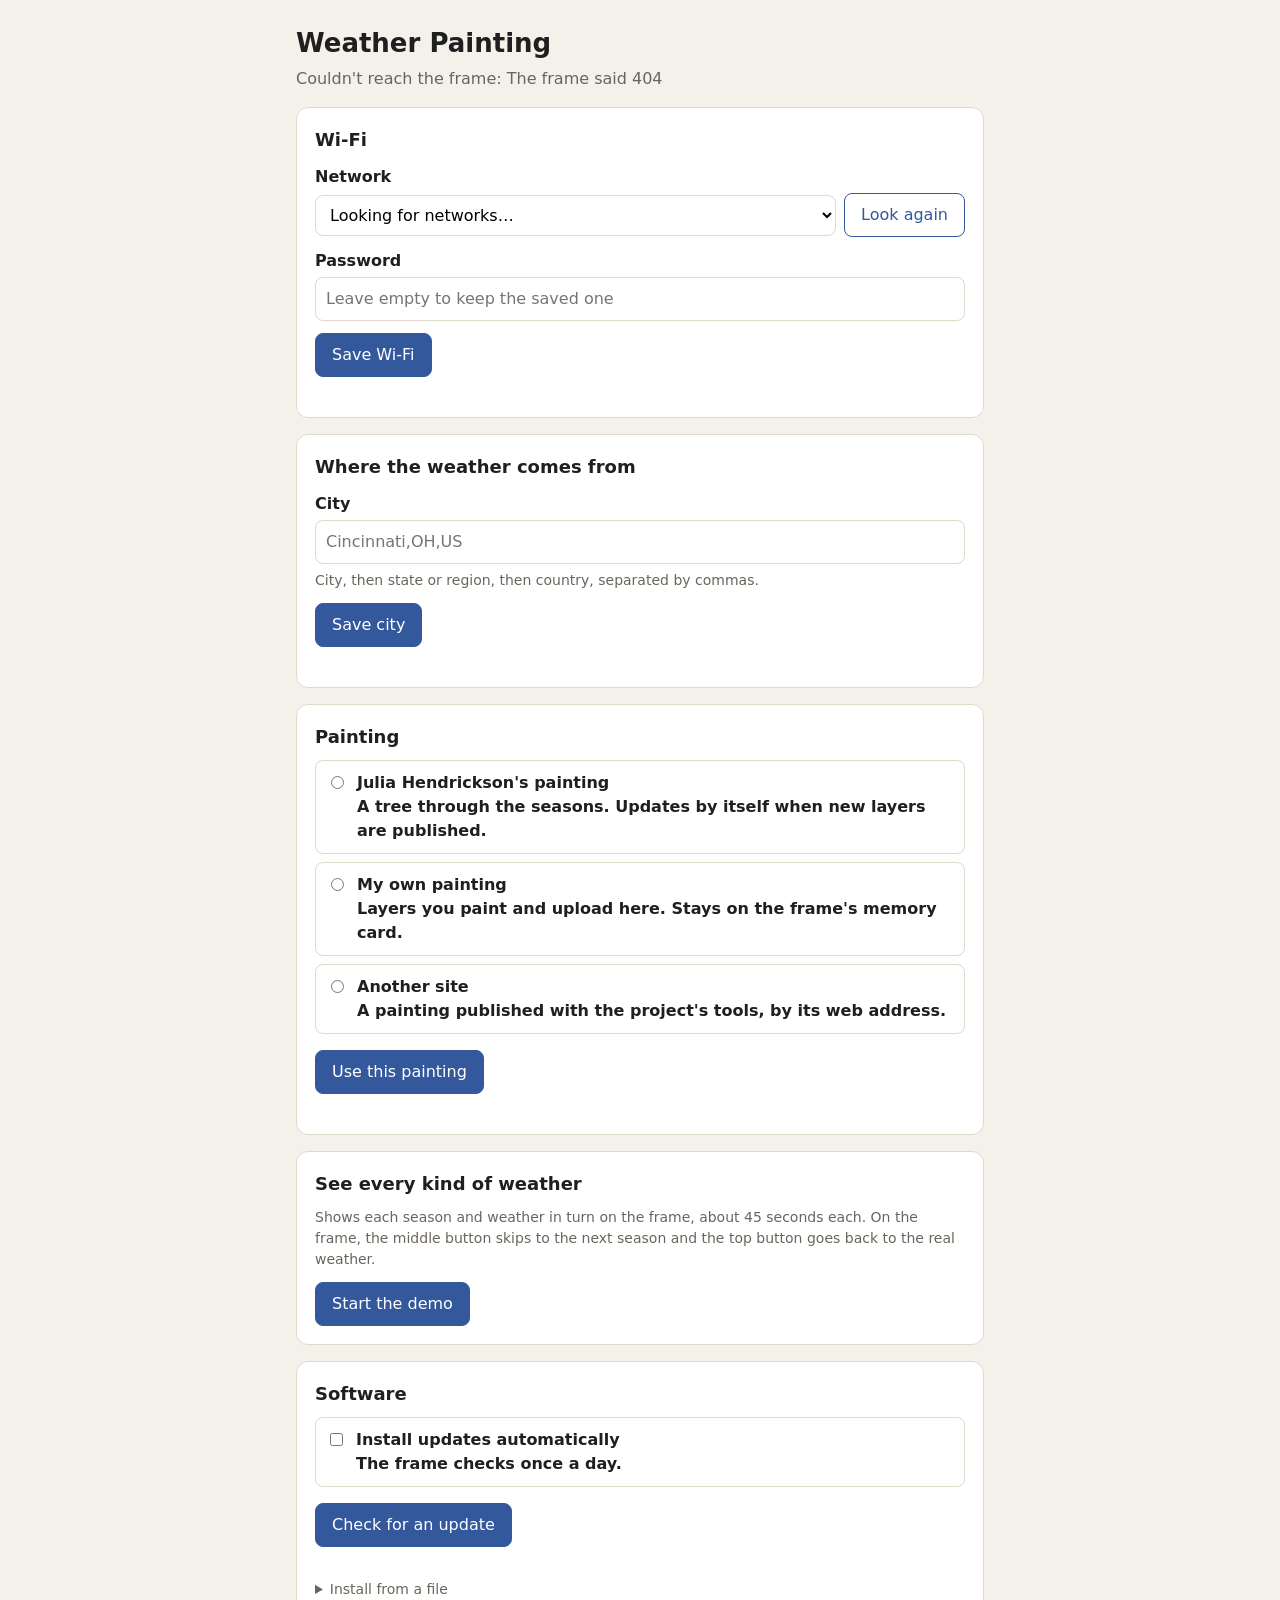
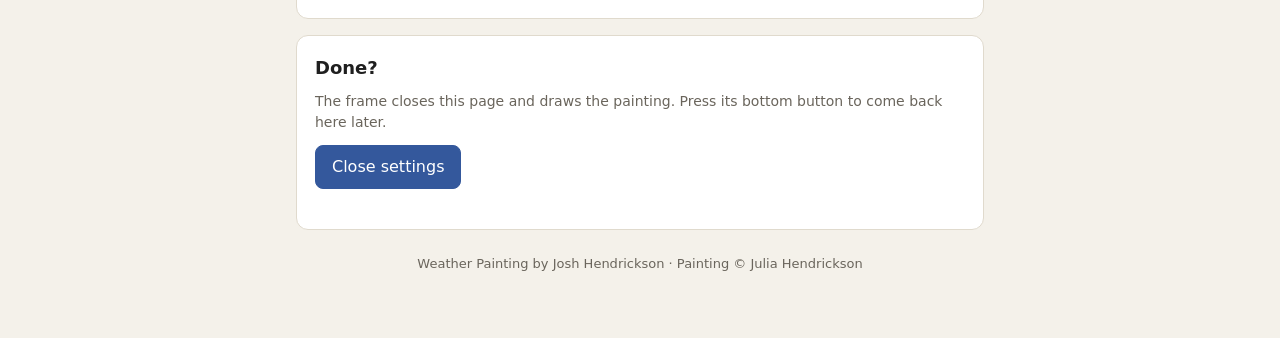
==== firmware/painting_frame/web/settings.html @ 8195f782 "Weather painting for the reTerminal E1004 A watercolor painting that changes with the live weather: " ====
<!doctype html>
<html lang="en">
<head>
<meta charset="utf-8">
<meta name="viewport" content="width=device-width, initial-scale=1">
<title>Weather Painting</title>
<style>
:root { --bg:#f4f1ea; --card:#fff; --ink:#1f1f1f; --muted:#6a655c; --line:#e0dacd; --accent:#34589c; --ok:#2f6b45; --bad:#a5241e; }
* { box-sizing:border-box; }
body { margin:0; background:var(--bg); color:var(--ink); font:16px/1.5 -apple-system, system-ui, "Segoe UI", sans-serif; }
main { max-width:720px; margin:0 auto; padding:24px 16px 64px; }
header h1 { font-size:26px; margin:0 0 4px; }
header p { margin:0; color:var(--muted); }
section { background:var(--card); border:1px solid var(--line); border-radius:12px; padding:18px; margin-top:16px; }
h2 { font-size:18px; margin:0 0 10px; }
label { display:block; font-weight:600; margin:12px 0 4px; }
input[type=text], input[type=password], input[type=url], select { width:100%; font:inherit; padding:9px 10px; border:1px solid var(--line); border-radius:8px; background:#fff; }
button { font:inherit; padding:9px 16px; border-radius:8px; border:1px solid var(--accent); background:var(--accent); color:#fff; cursor:pointer; margin-top:12px; }
button.quiet { background:#fff; color:var(--accent); }
button:disabled { opacity:.5; cursor:default; }
.row { display:flex; gap:8px; align-items:center; flex-wrap:wrap; }
.note { color:var(--muted); font-size:14px; margin:6px 0 0; }
.msg { font-size:14px; margin:8px 0 0; min-height:1em; }
.msg.ok { color:var(--ok); } .msg.bad { color:var(--bad); }
.choice { display:flex; gap:10px; align-items:flex-start; padding:10px; border:1px solid var(--line); border-radius:8px; margin-top:8px; cursor:pointer; }
.choice input { margin-top:5px; }
.choice b { display:block; }
#drop { margin-top:12px; border:2px dashed var(--line); border-radius:10px; padding:22px; text-align:center; color:var(--muted); }
#drop.over { border-color:var(--accent); color:var(--accent); }
table { width:100%; border-collapse:collapse; margin-top:12px; font-size:14px; }
td { padding:5px 4px; border-top:1px solid var(--line); vertical-align:top; }
td.state { white-space:nowrap; text-align:right; }
.have { color:var(--ok); } .need { color:var(--bad); } .optional { color:var(--muted); }
code { background:#f0ece3; padding:1px 4px; border-radius:4px; }
footer { color:var(--muted); font-size:13px; margin-top:24px; text-align:center; }
</style>
</head>
<body>
<main>
  <header>
    <h1>Weather Painting</h1>
    <p id="status">Loading…</p>
  </header>

  <section id="wifi">
    <h2>Wi-Fi</h2>
    <label for="ssid">Network</label>
    <div class="row"><select id="ssid" style="flex:1"><option value="">Looking for networks…</option></select>
      <button class="quiet" id="rescan" type="button" style="margin-top:0">Look again</button></div>
    <label for="password">Password</label>
    <input id="password" type="password" autocomplete="off" placeholder="Leave empty to keep the saved one">
    <button id="saveWifi" type="button">Save Wi-Fi</button>
    <p class="msg" id="wifiMsg"></p>
  </section>

  <section>
    <h2>Where the weather comes from</h2>
    <label for="location">City</label>
    <input id="location" type="text" placeholder="Cincinnati,OH,US">
    <p class="note">City, then state or region, then country, separated by commas.</p>
    <button id="saveLocation" type="button">Save city</button>
    <p class="msg" id="locationMsg"></p>
  </section>

  <section>
    <h2>Painting</h2>
    <label class="choice"><input type="radio" name="source" value="default">
      <span><b>Julia Hendrickson's painting</b>A tree through the seasons. Updates by itself when new layers are published.</span></label>
    <label class="choice"><input type="radio" name="source" value="mine">
      <span><b>My own painting</b>Layers you paint and upload here. Stays on the frame's memory card.</span></label>
    <label class="choice"><input type="radio" name="source" value="site">
      <span><b>Another site</b>A painting published with the project's tools, by its web address.</span></label>
    <div id="siteBox" hidden><label for="siteUrl">Site address</label><input id="siteUrl" type="url" placeholder="https://…/my_painting/"></div>
    <button id="savePainting" type="button">Use this painting</button>
    <p class="msg" id="paintingMsg"></p>

    <div id="mineBox" hidden>
      <h2 style="margin-top:20px">Upload your layers</h2>
      <p class="note">PNG files, <span id="canvasSize">1600×1200</span>, with transparency, named as in the painting guide
        (for example <code>sky_clear.png</code>, <code>ground_summer.png</code>, <code>tree_summer.png</code>).
        Only <b>sky_clear</b> and <b>ground_summer</b> are needed to start; every other layer is optional.
        The frame works out the moon's phases from <code>moon.png</code> by itself.</p>
      <div id="drop">Drop PNG files here, or <button class="quiet" id="pick" type="button" style="margin:0">choose files</button>
        <input id="files" type="file" accept="image/png" multiple hidden></div>
      <p class="msg" id="uploadMsg"></p>
      <table id="layerTable"></table>
      <button class="quiet" id="clearMine" type="button">Remove all uploaded layers</button>
    </div>
  </section>

  <section>
    <h2>See every kind of weather</h2>
    <p class="note">Shows each season and weather in turn on the frame, about 45 seconds each. On the frame,
      the middle button skips to the next season and the top button goes back to the real weather.</p>
    <button id="demo" type="button">Start the demo</button>
  </section>

  <section>
    <h2>Software</h2>
    <p id="fwVersion" class="note"></p>
    <label class="choice" style="cursor:default"><input type="checkbox" id="autoUpdate">
      <span><b>Install updates automatically</b>The frame checks once a day.</span></label>
    <div class="row"><button id="checkUpdate" type="button">Check for an update</button>
      <button class="quiet" id="installUpdate" type="button" hidden>Install it now</button></div>
    <p class="msg" id="updateMsg"></p>
    <details style="margin-top:10px"><summary class="note">Install from a file</summary>
      <p class="note">For a <code>firmware.bin</code> you downloaded.</p>
      <input id="fwFile" type="file" accept=".bin"><button class="quiet" id="fwUpload" type="button">Install file</button>
    </details>
  </section>

  <section>
    <h2>Done?</h2>
    <p class="note">The frame closes this page and draws the painting. Press its bottom button to come back here later.</p>
    <button id="done" type="button">Close settings</button>
    <p class="msg" id="doneMsg"></p>
  </section>

  <footer>Weather Painting by Josh Hendrickson · Painting © Julia Hendrickson</footer>
</main>

<script>
"use strict";
const $ = id => document.getElementById(id);
let state = null;

function say(id, text, good) {
  const el = $(id);
  el.textContent = text || "";
  el.className = "msg" + (text ? (good === false ? " bad" : " ok") : "");
}

async function api(path, data) {
  const opts = data instanceof FormData ? { method: "POST", body: data }
             : data ? { method: "POST", body: new URLSearchParams(data) } : {};
  const r = await fetch(path, opts);
  let j = {};
  try { j = await r.json(); } catch (e) {}
  if (!r.ok || j.ok === false) throw new Error(j.error || ("The frame said " + r.status));
  return j;
}

async function refresh() {
  state = await api("/api/state");
  $("status").textContent = state.setupMode
    ? (state.online ? "Connected to " + state.ssid + ". Finish below, then close settings." : "Setting up. Start with your Wi-Fi.")
    : "On " + state.ssid + (state.ip ? " at " + state.ip : "") + " · Weather for " + (state.location || "(no city yet)");
  $("location").value = $("location").value || state.location;
  $("autoUpdate").checked = state.autoUpdate;
  $("fwVersion").textContent = "This frame has version " + state.version + ".";
  $("canvasSize").textContent = state.canvas[0] + "×" + state.canvas[1];
  const src = state.source === 1 ? "mine" : (state.siteUrl ? "site" : "default");
  if (!document.querySelector("input[name=source]:checked")) {
    document.querySelector(`input[name=source][value=${src}]`).checked = true;
    $("siteUrl").value = state.siteUrl;
  }
  showSource();
  drawLayerTable();
}

async function scan() {
  const sel = $("ssid");
  sel.innerHTML = "<option value=''>Looking for networks…</option>";
  try {
    const nets = await api("/api/scan");
    const seen = new Set();
    sel.innerHTML = "<option value=''>Choose your network</option>";
    nets.sort((a, b) => b.rssi - a.rssi).forEach(n => {
      if (seen.has(n.ssid)) return;
      seen.add(n.ssid);
      const o = document.createElement("option");
      o.value = n.ssid; o.textContent = n.ssid + (n.open ? " (open)" : "");
      if (state && n.ssid === state.ssid) o.selected = true;
      sel.appendChild(o);
    });
    if (state && state.ssid && !seen.has(state.ssid)) {
      const o = document.createElement("option");
      o.value = state.ssid; o.textContent = state.ssid + " (saved, not seen now)"; o.selected = true;
      sel.appendChild(o);
    }
  } catch (e) { sel.innerHTML = "<option value=''>Couldn't look for networks</option>"; }
}

$("rescan").onclick = scan;
$("saveWifi").onclick = async () => {
  try {
    await api("/api/wifi", { ssid: $("ssid").value, password: $("password").value });
    $("password").value = "";
    if (state.setupMode) {
      say("wifiMsg", "Saved. Trying to connect…");
      for (let i = 0; i < 20; i++) {
        await new Promise(r => setTimeout(r, 1500));
        await refresh();
        if (state.online) { say("wifiMsg", "Connected. Now set your city below."); return; }
      }
      say("wifiMsg", "Saved, but it didn't connect. Check the password and try again.", false);
    } else {
      say("wifiMsg", "Saved. The frame uses it from now on.");
    }
  } catch (e) { say("wifiMsg", e.message, false); }
};

$("saveLocation").onclick = async () => {
  try {
    const r = await api("/api/location", { location: $("location").value });
    say("locationMsg", r.found ? "Found " + r.found + "." : "Saved. It's looked up once the frame is online.");
    refresh();
  } catch (e) { say("locationMsg", e.message, false); }
};

function chosenSource() { return document.querySelector("input[name=source]:checked")?.value; }
function showSource() {
  $("siteBox").hidden = chosenSource() !== "site";
  $("mineBox").hidden = chosenSource() !== "mine";
}
document.querySelectorAll("input[name=source]").forEach(r => r.onchange = showSource);

$("savePainting").onclick = async () => {
  const src = chosenSource();
  try {
    await api("/api/painting", { source: src === "mine" ? 1 : 0, siteUrl: src === "site" ? $("siteUrl").value : "" });
    say("paintingMsg", src === "mine" ? "Saved. Upload your layers below if you haven't." : "Saved.");
    refresh();
  } catch (e) { say("paintingMsg", e.message, false); }
};

// ---- uploading layers -------------------------------------------------------
// The frame stores layers in its own format (.wpl, see painter/wpl.py), turned
// to the panel's orientation. The browser does that conversion; the frame
// only saves the result.

// growth maps for the moon's phases are made here from moon.png's shape, so
// painters only upload the moon itself (see painter/moon.py)
const isMoonGrowth = name => /_(waxing|waning)_growth\.png$/.test(name || "");

function drawLayerTable() {
  const have = new Set(state.uploaded.map(u => u.name));
  const rows = [], seen = new Set();
  for (const layer of state.layers) {
    for (const f of layer.files) {
      if (seen.has(f.png)) continue;   // one painted moon serves both phases
      seen.add(f.png);
      const ok = have.has(f.wpl);
      const cls = ok ? "have" : (layer.required ? "need" : "optional");
      const word = ok ? "uploaded" : (layer.required ? "needed" : "optional");
      const extra = f.reveal && !isMoonGrowth(f.reveal) ? ` + <code>${f.reveal}</code>` : "";
      rows.push(`<tr><td><code>${f.png}</code>${extra}</td><td class="state ${cls}">${word}</td></tr>`);
    }
  }
  $("layerTable").innerHTML = rows.join("");
}

async function readPixels(file) {
  const bmp = await createImageBitmap(file, { premultiplyAlpha: "none", colorSpaceConversion: "none" });
  const c = document.createElement("canvas");
  c.width = bmp.width; c.height = bmp.height;
  const ctx = c.getContext("2d", { willReadFrequently: true });
  ctx.drawImage(bmp, 0, 0);
  return { w: bmp.width, h: bmp.height, rgba: ctx.getImageData(0, 0, bmp.width, bmp.height).data };
}

// turn a canvas-sized buffer onto the portrait panel, like publish.to_panel
function toPanel(src, w, h, channels, rotate) {
  const pw = rotate % 180 ? h : w, ph = rotate % 180 ? w : h;
  const out = new Uint8Array(pw * ph * channels);
  for (let y = 0; y < h; y++) for (let x = 0; x < w; x++) {
    let px, py;
    if (rotate === 90) { px = pw - 1 - y; py = x; }
    else if (rotate === 180) { px = pw - 1 - x; py = ph - 1 - y; }
    else if (rotate === 270) { px = y; py = ph - 1 - x; }
    else { px = x; py = y; }
    const s = (y * w + x) * channels, d = (py * pw + px) * channels;
    for (let c = 0; c < channels; c++) out[d + c] = src[s + c];
  }
  return { data: out, w: pw, h: ph };
}

function gray(rgba) {   // PIL's convert("L")
  const g = new Uint8Array(rgba.length / 4);
  for (let i = 0; i < g.length; i++)
    g[i] = (rgba[4 * i] * 19595 + rgba[4 * i + 1] * 38470 + rgba[4 * i + 2] * 7471 + 0x8000) >> 16;
  return g;
}

// painter/moon.py's growth_maps(): across each row of the painted disc, 255 at
// the edge that lights first and 0 at the other
function moonGrowth(rgba, w, h, waxing) {
  let x0 = w, x1 = -1, y0 = h, y1 = -1;
  for (let y = 0; y < h; y++) for (let x = 0; x < w; x++) if (rgba[4 * (y * w + x) + 3]) {
    if (x < x0) x0 = x; if (x > x1) x1 = x; if (y < y0) y0 = y; if (y > y1) y1 = y;
  }
  if (x1 < 0) throw new Error("moon.png has no painted pixels");
  const cx = (x0 + x1) / 2, cy = (y0 + y1) / 2, r = Math.max(x1 - x0, y1 - y0) / 2 + 0.5;
  const g = new Uint8Array(w * h);
  for (let y = 0; y < h; y++) {
    const half = Math.sqrt(Math.max(r * r - (y + 0.5 - cy) ** 2, 1e-6));
    for (let x = 0; x < w; x++) {
      const xn = Math.min(1, Math.max(-1, (x + 0.5 - cx) / half));
      g[y * w + x] = Math.round((waxing ? 1 - xn : 1 + xn) / 2 * 255);
    }
  }
  return g;
}

// the same bytes painter/wpl.py's encode() + write() produce
function encodeWpl(rgba, growth, w, h) {
  let x0 = w, y0 = h, x1 = -1, y1 = -1;
  for (let y = 0; y < h; y++) for (let x = 0; x < w; x++) if (rgba[(y * w + x) * 4 + 3]) {
    if (x < x0) x0 = x; if (x > x1) x1 = x; if (y < y0) y0 = y; if (y > y1) y1 = y;
  }
  if (x1 < 0) { x0 = 0; y0 = 0; x1 = 0; y1 = 0; }
  const bw = x1 - x0 + 1, bh = y1 - y0 + 1;
  const at = (x, y) => ((y0 + y) * w + x0 + x) * 4;

  // pixel form: one color (ALPHA), all opaque (RGB), or RGBA
  let mode = 2, solid = null, allOpaque = true, boxOpaque = true;
  for (let y = 0; y < bh; y++) for (let x = 0; x < bw; x++) {
    const i = at(x, y), a = rgba[i + 3];
    if (a !== 255) boxOpaque = false;
    if (!a) continue;
    if (a !== 255) allOpaque = false;
    if (!solid) solid = [rgba[i], rgba[i + 1], rgba[i + 2]];
    else if (mode === 2 && (rgba[i] !== solid[0] || rgba[i + 1] !== solid[1] || rgba[i + 2] !== solid[2])) mode = -1;
  }
  if (!solid) solid = [0, 0, 0];
  if (mode === -1) mode = allOpaque ? 1 : 0;
  if (mode !== 2) solid = [0, 0, 0];
  const bpp = mode === 0 ? 4 : mode === 1 ? 3 : 1;

  const parts = [], offsets = [];
  let pos = 0;
  for (let y = 0; y < bh; y++) {
    const spans = [];
    let start = -1;
    for (let x = 0; x <= bw; x++) {
      const painted = x < bw && rgba[at(x, y) + 3] > 0;
      if (painted && start < 0) start = x;
      if (!painted && start >= 0) { spans.push([start, x - start]); start = -1; }
    }
    let n = 0;
    for (const s of spans) n += s[1];
    const row = new Uint8Array(2 + spans.length * 4 + n * bpp + (growth ? n : 0));
    const dv = new DataView(row.buffer);
    dv.setUint16(0, spans.length, true);
    spans.forEach((s, k) => { dv.setUint16(2 + k * 4, s[0], true); dv.setUint16(4 + k * 4, s[1], true); });
    let o = 2 + spans.length * 4;
    for (const [sx, len] of spans) for (let x = sx; x < sx + len; x++) {
      const i = at(x, y);
      if (mode === 0) { row[o++] = rgba[i]; row[o++] = rgba[i + 1]; row[o++] = rgba[i + 2]; row[o++] = rgba[i + 3]; }
      else if (mode === 1) { row[o++] = rgba[i]; row[o++] = rgba[i + 1]; row[o++] = rgba[i + 2]; }
      else row[o++] = rgba[i + 3];
    }
    if (growth) for (const [sx, len] of spans) for (let x = sx; x < sx + len; x++) row[o++] = growth[(y0 + y) * w + x0 + x];
    offsets.push(pos);
    pos += row.length;
    parts.push(row);
  }
  const head = new Uint8Array(32 + 4 * bh);
  const hv = new DataView(head.buffer);
  head.set([87, 80, 76, 50]);   // "WPL2"
  hv.setUint16(4, x0, true); hv.setUint16(6, y0, true); hv.setUint16(8, bw, true); hv.setUint16(10, bh, true);
  head[12] = (growth ? 1 : 0) | (boxOpaque ? 2 : 0);
  head[13] = mode;
  head[14] = solid[0]; head[15] = solid[1]; head[16] = solid[2];
  offsets.forEach((v, k) => hv.setUint32(32 + 4 * k, v, true));
  return new Blob([head, ...parts]);
}

async function uploadFiles(fileList) {
  const files = new Map([...fileList].map(f => [f.name.toLowerCase(), f]));
  const jobs = [], known = new Set();
  for (const layer of state.layers) for (const f of layer.files) {
    known.add(f.png); if (f.reveal) known.add(f.reveal);
    if (files.has(f.png)) jobs.push(f);
  }
  const unknown = [...files.keys()].filter(n => !known.has(n));
  if (!jobs.length) {
    say("uploadMsg", "None of these names are layers in the painting guide" +
        (unknown.length ? " (" + unknown.join(", ") + ")" : "") + ".", false);
    return;
  }
  const [W, H] = state.canvas;
  let done = 0;
  const problems = [];
  for (const job of jobs) {
    say("uploadMsg", `Converting and sending ${job.png} (${done + 1} of ${jobs.length})…`);
    try {
      const img = await readPixels(files.get(job.png));
      if (img.w !== W || img.h !== H) throw new Error(`${job.png} is ${img.w}×${img.h}; it needs to be ${W}×${H}`);
      let growth = null;
      if (job.reveal) {
        const rev = files.get(job.reveal);
        let g;
        if (rev) {
          const r = await readPixels(rev);
          if (r.w !== W || r.h !== H) throw new Error(`${job.reveal} needs to be ${W}×${H}`);
          g = gray(r.rgba);
        } else if (isMoonGrowth(job.reveal)) {
          g = moonGrowth(img.rgba, W, H, job.reveal.includes("_waxing_"));
        } else throw new Error(`${job.png} also needs ${job.reveal} in the same upload`);
        growth = toPanel(g, W, H, 1, state.rotate).data;
      }
      const panel = toPanel(img.rgba, W, H, 4, state.rotate);
      const blob = encodeWpl(panel.data, growth, panel.w, panel.h);
      const form = new FormData();
      form.append("file", blob, job.wpl);
      await api("/api/upload", form);
      done++;
    } catch (e) { problems.push(e.message); }
  }
  await refresh();
  const lines = [`Uploaded ${done} of ${jobs.length}.`];
  if (problems.length) lines.push(problems.join(". "));
  if (unknown.length) lines.push("Not in the painting guide, so skipped: " + unknown.join(", "));
  say("uploadMsg", lines.join(" "), problems.length ? false : true);
}

$("pick").onclick = () => $("files").click();
$("files").onchange = e => uploadFiles(e.target.files);
const drop = $("drop");
drop.ondragover = e => { e.preventDefault(); drop.classList.add("over"); };
drop.ondragleave = () => drop.classList.remove("over");
drop.ondrop = e => { e.preventDefault(); drop.classList.remove("over"); uploadFiles(e.dataTransfer.files); };
$("clearMine").onclick = async () => {
  if (!confirm("Remove every uploaded layer from the frame?")) return;
  await api("/api/delete", { name: "*" });
  refresh();
};

// ---- demo, updates, done ----------------------------------------------------

$("demo").onclick = async () => {
  await api("/api/demo", {});
  document.body.innerHTML = "<main><h1>Starting the demo</h1><p>The first picture takes about a minute. " +
    "On the frame, the middle button skips a season, the top button goes back to the weather.</p></main>";
};

$("autoUpdate").onchange = () => api("/api/options", { autoUpdate: $("autoUpdate").checked ? 1 : 0 });

$("checkUpdate").onclick = async () => {
  say("updateMsg", "Checking…");
  try {
    const r = await api("/api/check-update", {});
    $("installUpdate").hidden = !r.newer;
    say("updateMsg", r.newer ? `Version ${r.latest} is available.` : `Up to date (${r.current}).`);
  } catch (e) { say("updateMsg", e.message, false); }
};
$("installUpdate").onclick = async () => {
  say("updateMsg", "Downloading and installing. This takes a minute; the frame restarts afterward.");
  try { await api("/api/install-update", {}); say("updateMsg", "Installed. The frame is restarting."); }
  catch (e) { say("updateMsg", e.message, false); }
};
$("fwUpload").onclick = async () => {
  const f = $("fwFile").files[0];
  if (!f) return;
  say("updateMsg", "Sending " + f.name + "…");
  const form = new FormData();
  form.append("file", f, "firmware.bin");
  try { await api("/api/firmware", form); say("updateMsg", "Installed. The frame is restarting."); }
  catch (e) { say("updateMsg", e.message, false); }
};

$("done").onclick = async () => {
  await api("/api/done", {});
  document.body.innerHTML = "<main><h1>All set</h1><p>The frame is drawing your painting. " +
    "You can close this page.</p></main>";
};

refresh().then(scan).catch(e => { $("status").textContent = "Couldn't reach the frame: " + e.message; });
</script>
</body>
</html>
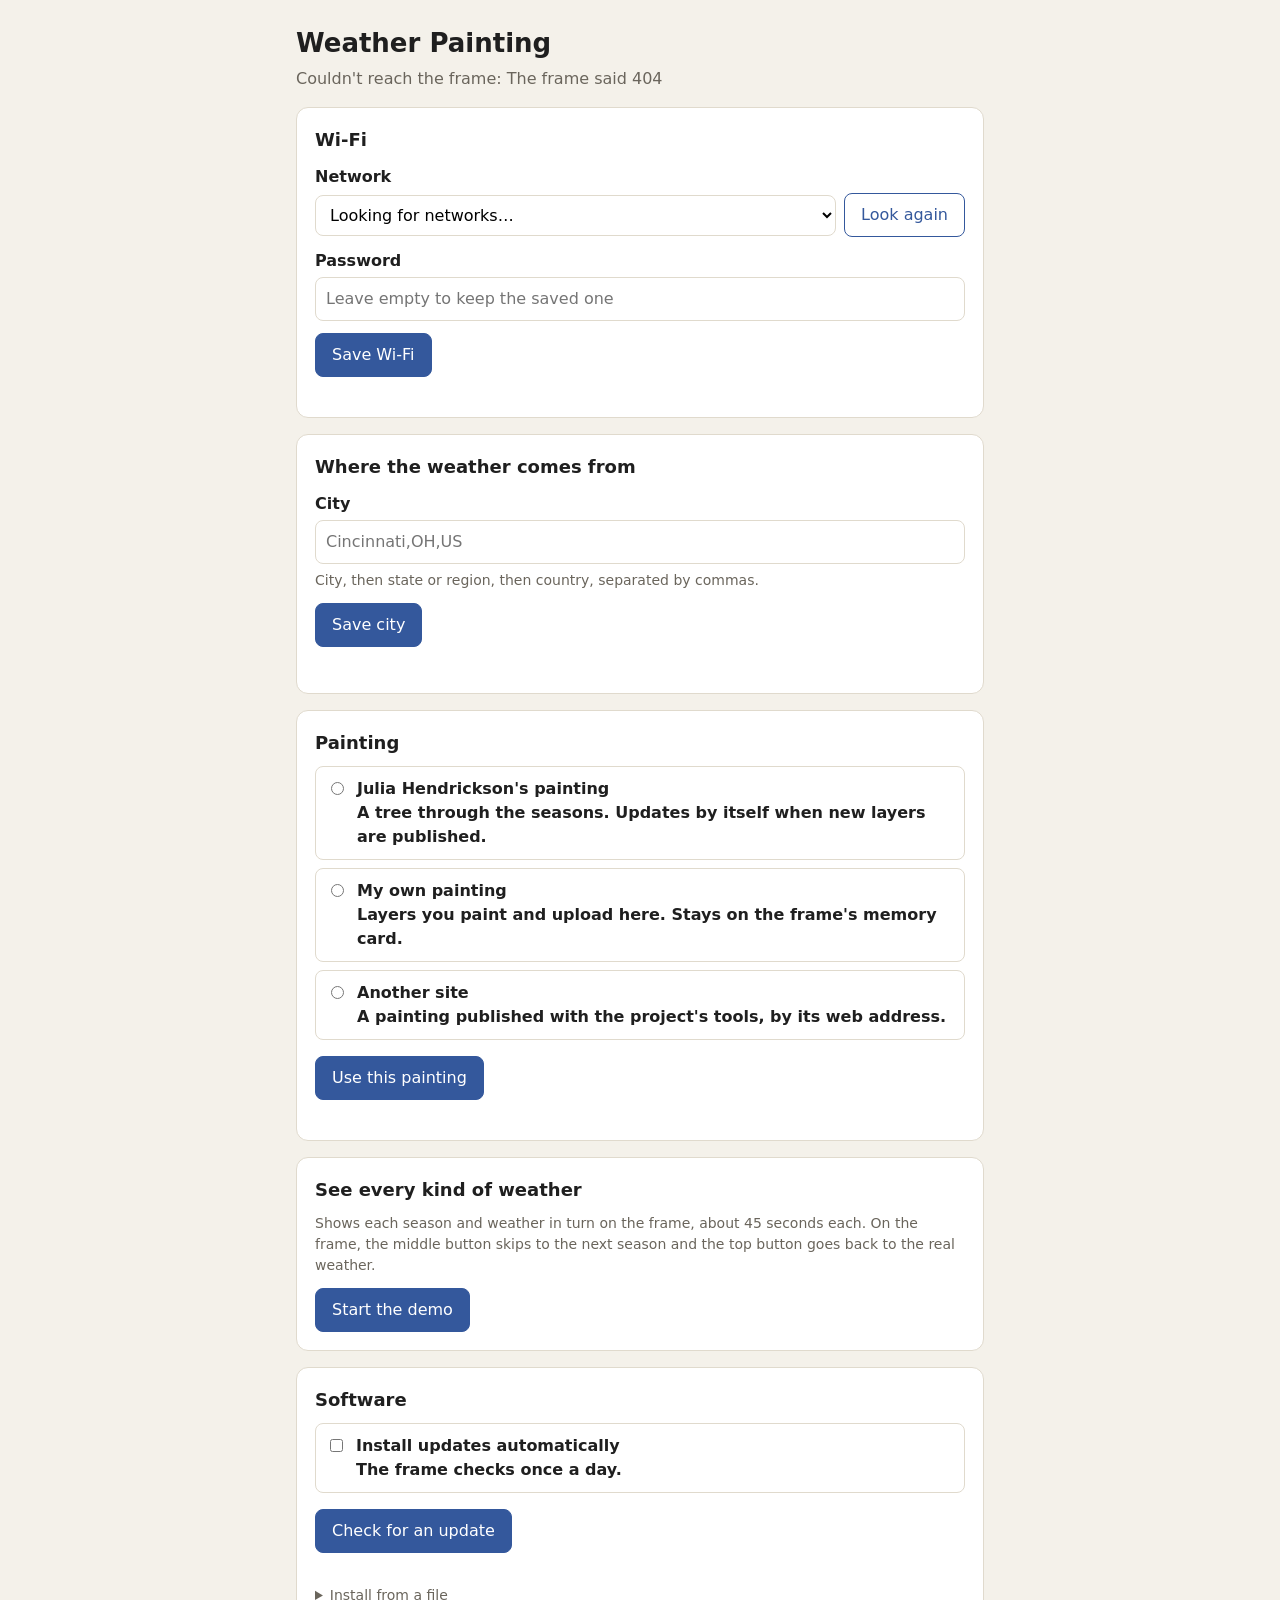
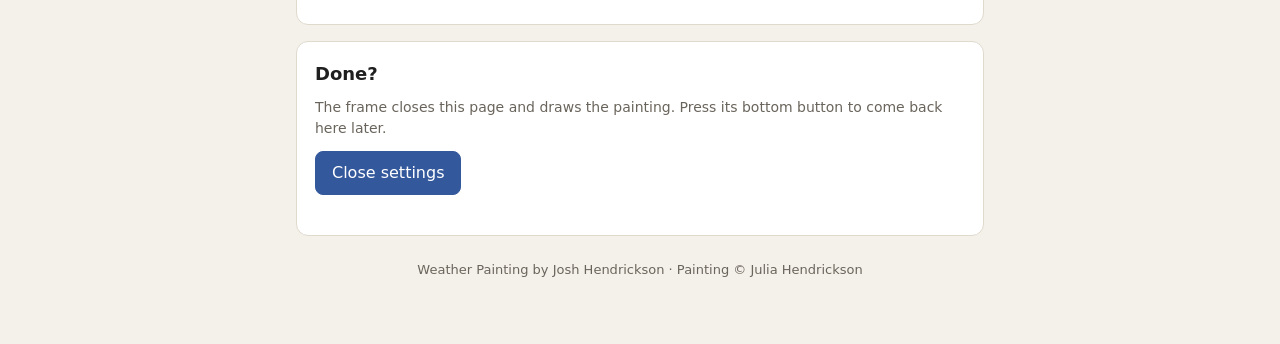
==== commit 45ff98c3: "Use the nearest airport's weather report for what's happening now Open-Meteo's forecast missed tonig" ====
--- a/firmware/painting_frame/web/settings.html
+++ b/firmware/painting_frame/web/settings.html
@@ -60,6 +60,7 @@
     <p class="note">City, then state or region, then country, separated by commas.</p>
     <button id="saveLocation" type="button">Save city</button>
     <p class="msg" id="locationMsg"></p>
+    <p class="note" id="report"></p>
   </section>
 
   <section>
@@ -130,8 +131,10 @@
   el.className = "msg" + (text ? (good === false ? " bad" : " ok") : "");
 }
 
-async function api(path, data) {
-  const opts = data instanceof FormData ? { method: "POST", body: data }
+// a Blob goes as the raw request body, with its file name in X-Name
+async function api(path, data, name) {
+  const opts = data instanceof Blob ? { method: "POST", body: data,
+                                        headers: { "Content-Type": "application/octet-stream", "X-Name": name || "" } }
              : data ? { method: "POST", body: new URLSearchParams(data) } : {};
   const r = await fetch(path, opts);
   let j = {};
@@ -146,6 +149,9 @@
     ? (state.online ? "Connected to " + state.ssid + ". Finish below, then close settings." : "Setting up. Start with your Wi-Fi.")
     : "On " + state.ssid + (state.ip ? " at " + state.ip : "") + " · Weather for " + (state.location || "(no city yet)");
   $("location").value = $("location").value || state.location;
+  $("report").textContent = state.report
+    ? "Rain, snow, thunder, and fog right now come from the nearest airport's weather report: " + state.report + "."
+    : "No airport reports nearby, so the forecast decides whether it's raining or snowing right now.";
   $("autoUpdate").checked = state.autoUpdate;
   $("fwVersion").textContent = "This frame has version " + state.version + ".";
   $("canvasSize").textContent = state.canvas[0] + "×" + state.canvas[1];
@@ -402,9 +408,7 @@
       }
       const panel = toPanel(img.rgba, W, H, 4, state.rotate);
       const blob = encodeWpl(panel.data, growth, panel.w, panel.h);
-      const form = new FormData();
-      form.append("file", blob, job.wpl);
-      await api("/api/upload", form);
+      await api("/api/upload", blob, job.wpl);
       done++;
     } catch (e) { problems.push(e.message); }
   }
@@ -454,9 +458,7 @@
   const f = $("fwFile").files[0];
   if (!f) return;
   say("updateMsg", "Sending " + f.name + "…");
-  const form = new FormData();
-  form.append("file", f, "firmware.bin");
-  try { await api("/api/firmware", form); say("updateMsg", "Installed. The frame is restarting."); }
+  try { await api("/api/firmware", f, "firmware.bin"); say("updateMsg", "Installed. The frame is restarting."); }
   catch (e) { say("updateMsg", e.message, false); }
 };
 
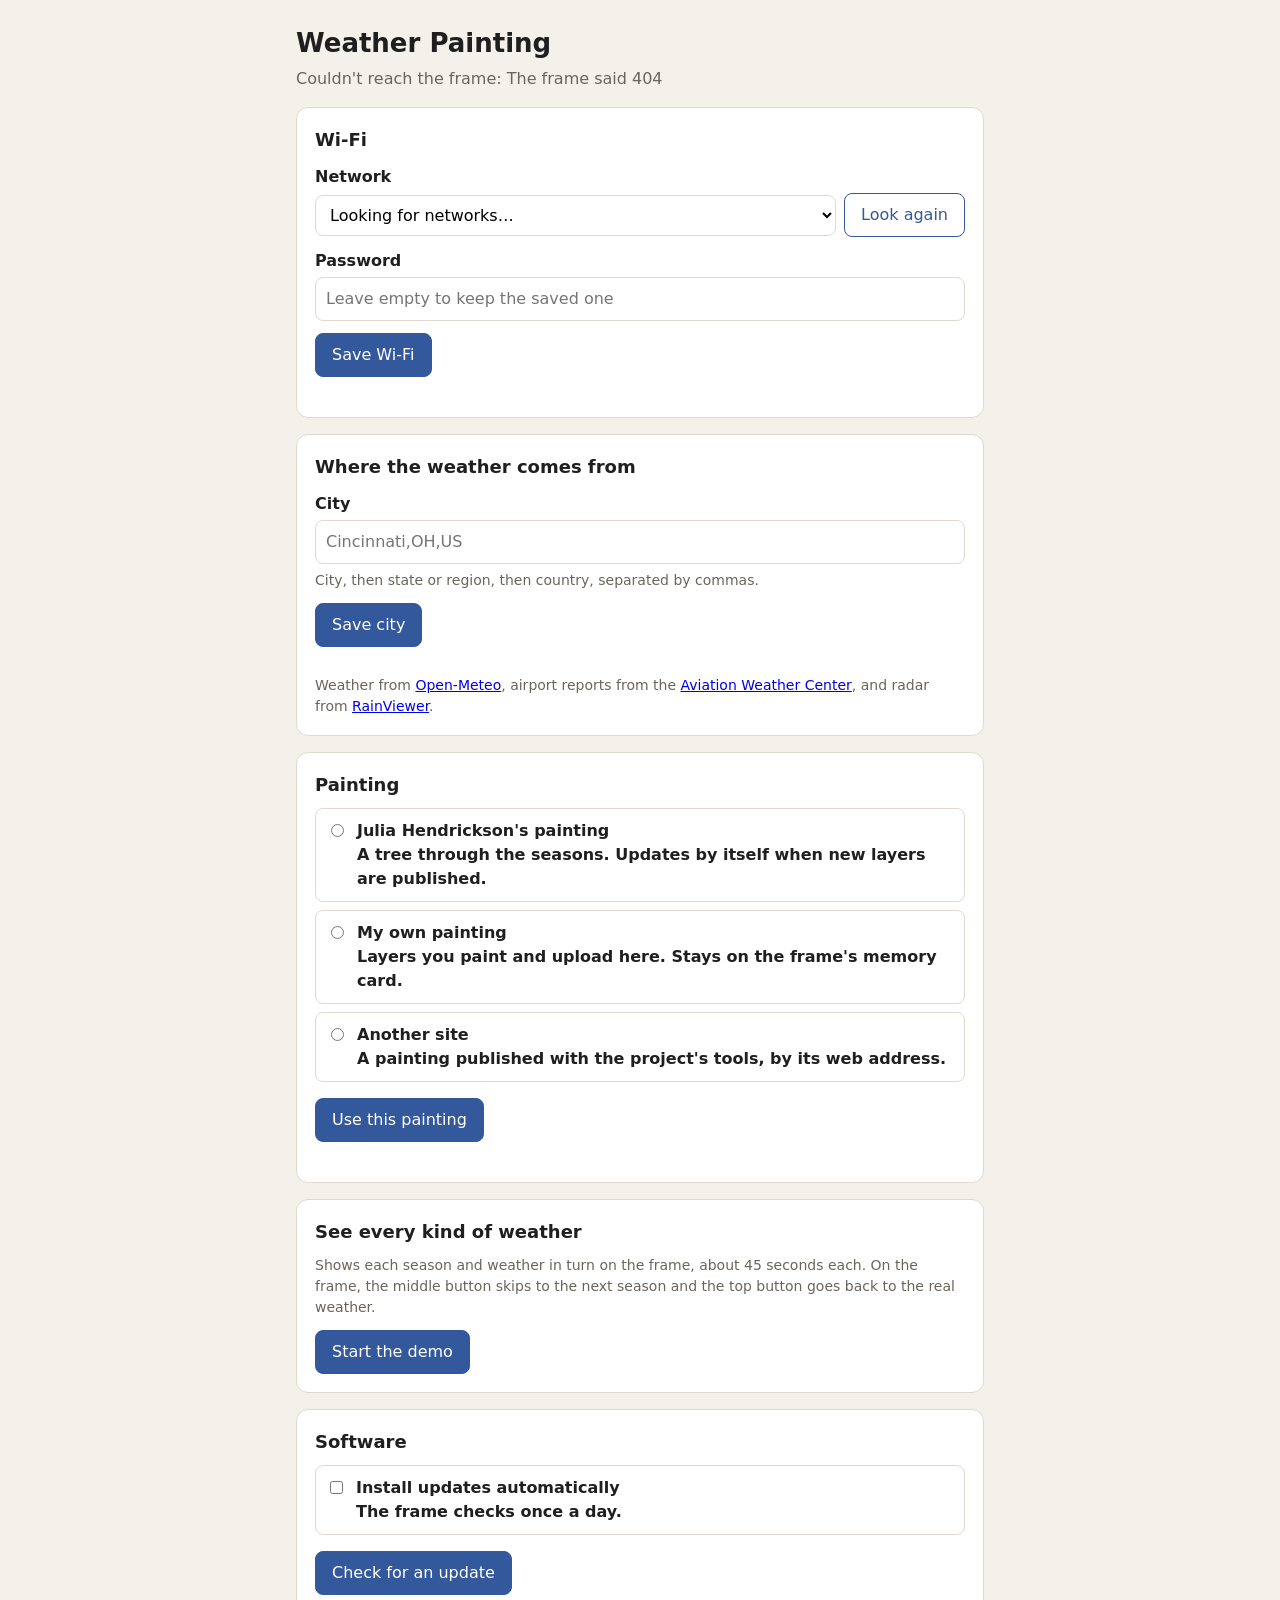
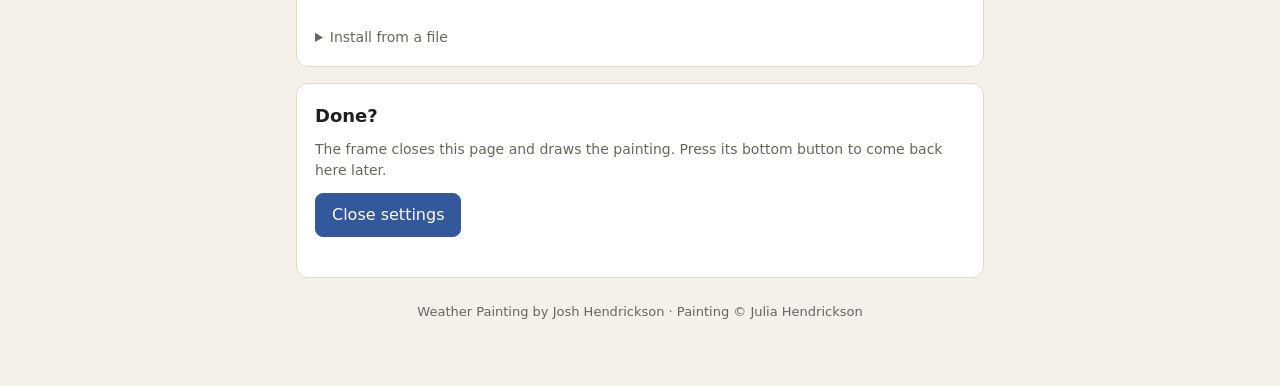
==== commit 27b17ff9: "Add weather radar to the vote RainViewer radar over the spot counts most: it sees rain where the fra" ====
--- a/firmware/painting_frame/web/settings.html
+++ b/firmware/painting_frame/web/settings.html
@@ -61,6 +61,9 @@
     <button id="saveLocation" type="button">Save city</button>
     <p class="msg" id="locationMsg"></p>
     <p class="note" id="report"></p>
+    <p class="note">Weather from <a href="https://open-meteo.com/">Open-Meteo</a>, airport reports from the
+      <a href="https://aviationweather.gov/">Aviation Weather Center</a>, and radar from
+      <a href="https://www.rainviewer.com/">RainViewer</a>.</p>
   </section>
 
   <section>
@@ -150,8 +153,8 @@
     : "On " + state.ssid + (state.ip ? " at " + state.ip : "") + " · Weather for " + (state.location || "(no city yet)");
   $("location").value = $("location").value || state.location;
   $("report").textContent = state.report
-    ? "Rain, snow, thunder, and fog right now come from the nearest airport's weather report: " + state.report + "."
-    : "No airport reports nearby, so the forecast decides whether it's raining or snowing right now.";
+    ? "Rain, snow, thunder, and fog are checked against weather radar and nearby airports' reports. Last check: " + state.report + "."
+    : "No radar or airport reports nearby, so the forecast alone decides whether it's raining or snowing right now.";
   $("autoUpdate").checked = state.autoUpdate;
   $("fwVersion").textContent = "This frame has version " + state.version + ".";
   $("canvasSize").textContent = state.canvas[0] + "×" + state.canvas[1];
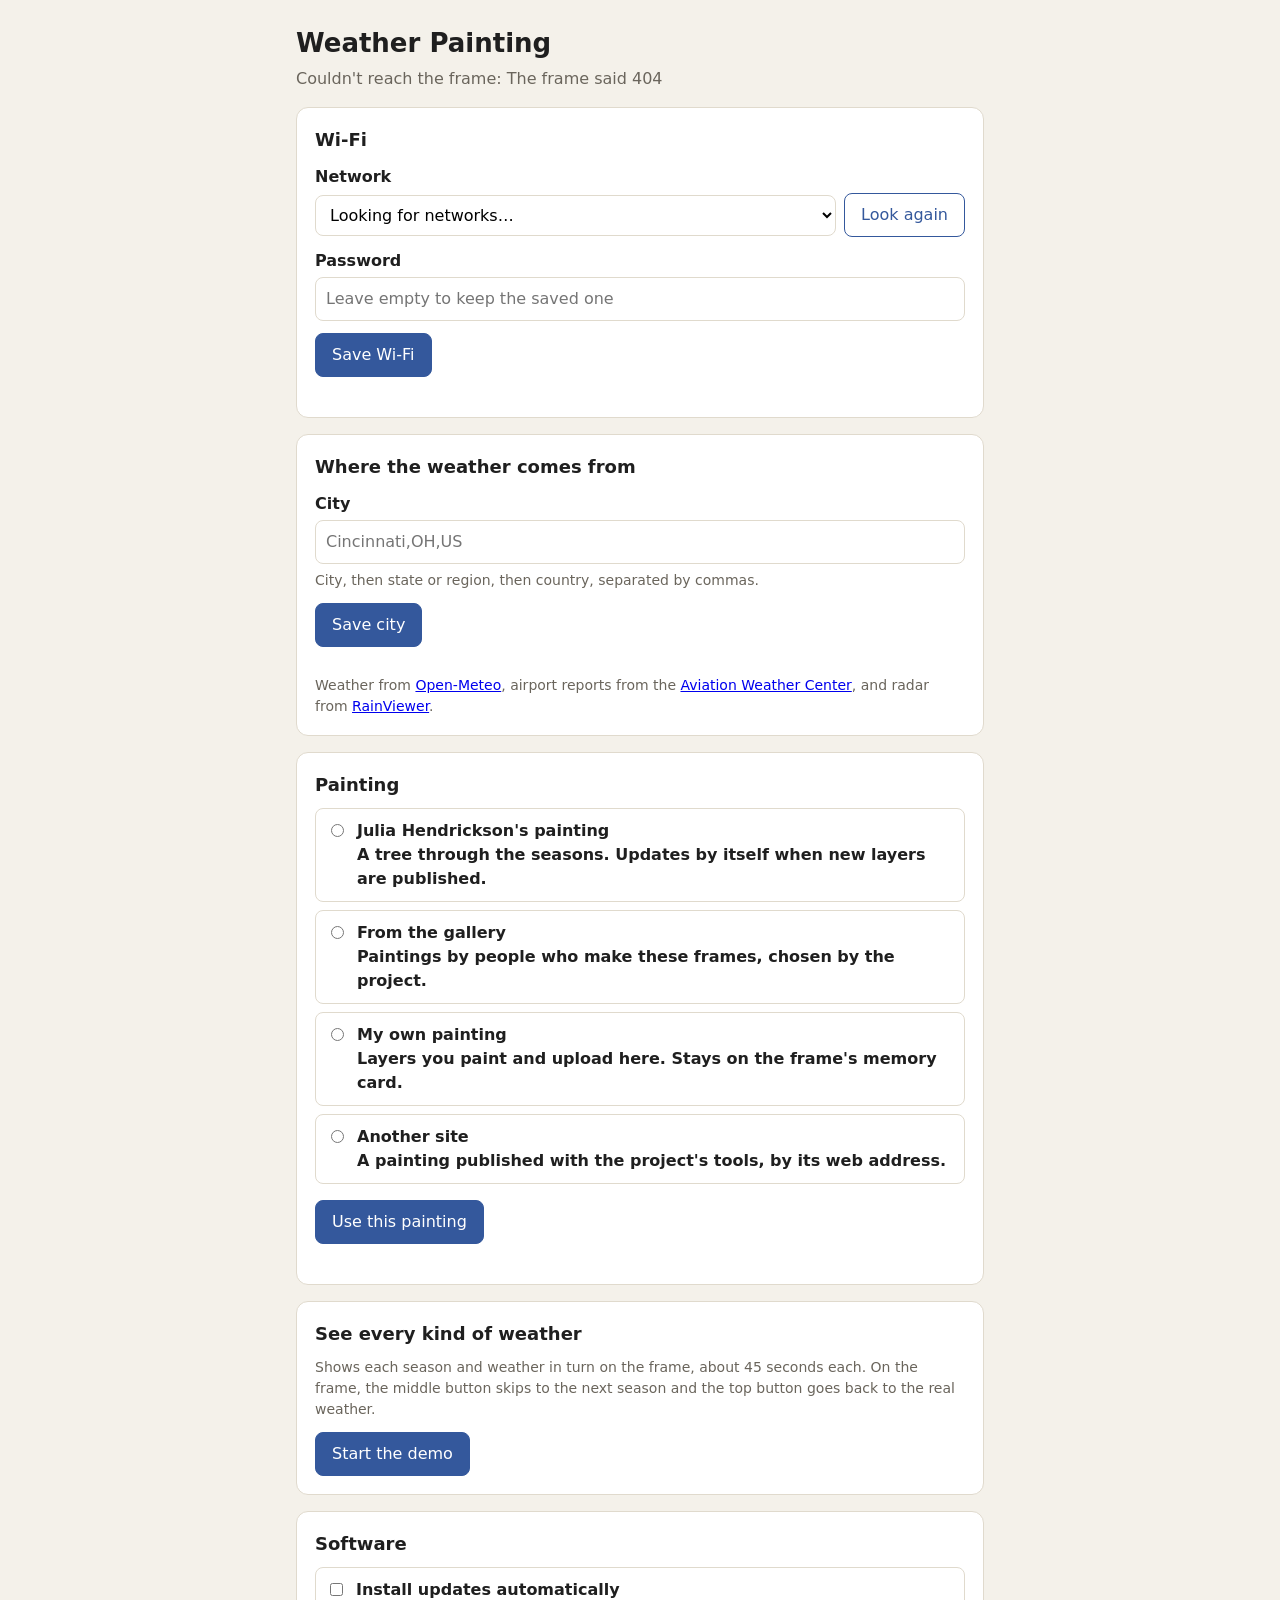
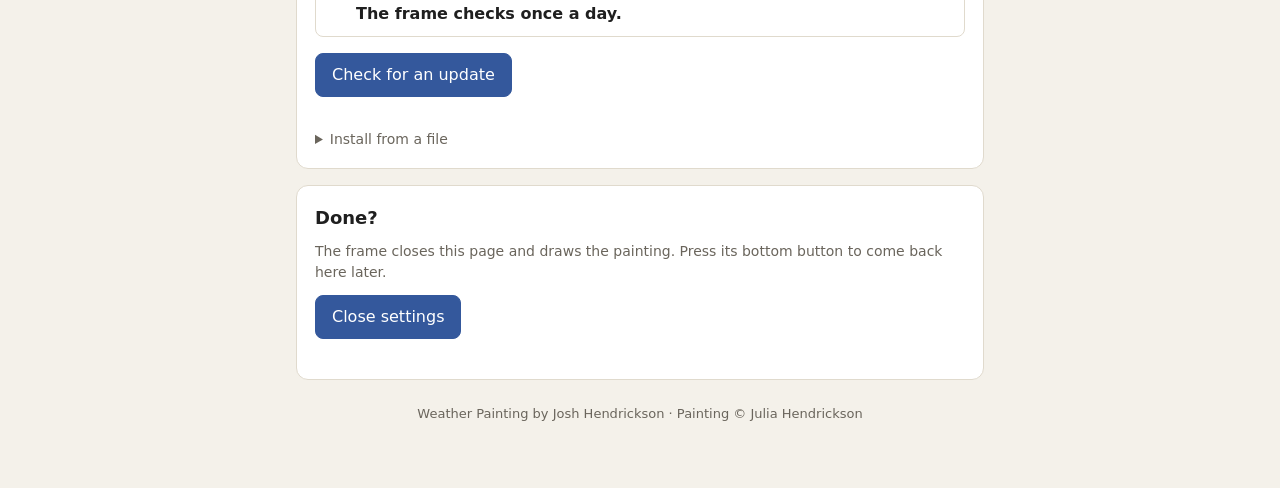
==== commit 60cc4970: "Add a gallery of paintings that any frame can choose People submit a painting through an issue form," ====
--- a/firmware/painting_frame/web/settings.html
+++ b/firmware/painting_frame/web/settings.html
@@ -31,6 +31,11 @@
 td { padding:5px 4px; border-top:1px solid var(--line); vertical-align:top; }
 td.state { white-space:nowrap; text-align:right; }
 .have { color:var(--ok); } .need { color:var(--bad); } .optional { color:var(--muted); }
+.gallery { display:grid; grid-template-columns:repeat(auto-fill, minmax(190px, 1fr)); gap:10px; margin-top:10px; }
+.pick { margin:0; font-weight:400; border:1px solid var(--line); border-radius:8px; padding:8px; cursor:pointer; }
+.pick:has(input:checked) { border-color:var(--accent); box-shadow:0 0 0 1px var(--accent); }
+.pick img { display:block; width:100%; aspect-ratio:4/3; object-fit:cover; border-radius:4px; background:var(--line); margin-bottom:6px; }
+.pick span { display:block; font-size:14px; color:var(--muted); }
 code { background:#f0ece3; padding:1px 4px; border-radius:4px; }
 footer { color:var(--muted); font-size:13px; margin-top:24px; text-align:center; }
 </style>
@@ -70,6 +75,13 @@
     <h2>Painting</h2>
     <label class="choice"><input type="radio" name="source" value="default">
       <span><b>Julia Hendrickson's painting</b>A tree through the seasons. Updates by itself when new layers are published.</span></label>
+    <label class="choice"><input type="radio" name="source" value="gallery">
+      <span><b>From the gallery</b>Paintings by people who make these frames, chosen by the project.</span></label>
+    <div id="galleryBox" hidden>
+      <p class="msg" id="galleryMsg"></p>
+      <div class="gallery" id="galleryList"></div>
+      <p class="note">Painted your own? <a href="https://github.com/Canterrain/weather-painting/issues/new?template=painting.yml">Submit it to the gallery</a>.</p>
+    </div>
     <label class="choice"><input type="radio" name="source" value="mine">
       <span><b>My own painting</b>Layers you paint and upload here. Stays on the frame's memory card.</span></label>
     <label class="choice"><input type="radio" name="source" value="site">
@@ -158,7 +170,7 @@
   $("autoUpdate").checked = state.autoUpdate;
   $("fwVersion").textContent = "This frame has version " + state.version + ".";
   $("canvasSize").textContent = state.canvas[0] + "×" + state.canvas[1];
-  const src = state.source === 1 ? "mine" : (state.siteUrl ? "site" : "default");
+  const src = state.source === 1 ? "mine" : !state.siteUrl ? "default" : isGallery(state.siteUrl) ? "gallery" : "site";
   if (!document.querySelector("input[name=source]:checked")) {
     document.querySelector(`input[name=source][value=${src}]`).checked = true;
     $("siteUrl").value = state.siteUrl;
@@ -221,13 +233,58 @@
 function showSource() {
   $("siteBox").hidden = chosenSource() !== "site";
   $("mineBox").hidden = chosenSource() !== "mine";
+  $("galleryBox").hidden = chosenSource() !== "gallery";
+  if (chosenSource() === "gallery") loadGallery();
+}
+
+// ---- the gallery ------------------------------------------------------------
+// Approved paintings, each published as a GitHub release; the list comes from
+// the project's site, so this needs the internet, not just the frame.
+const GALLERY = "https://canterrain.github.io/weather-painting/gallery.json";
+let galleryLoaded = false;
+function isGallery(url) { return url.includes("/releases/download/gallery-"); }
+
+async function loadGallery() {
+  if (galleryLoaded) return;
+  say("galleryMsg", "Loading the gallery…");
+  let list;
+  try {
+    const r = await fetch(GALLERY, { cache: "no-cache" });
+    if (!r.ok) throw new Error();
+    list = (await r.json()).paintings || [];
+  } catch (e) {
+    say("galleryMsg", "The gallery couldn't be loaded. It needs this phone or computer to be on the internet.", false);
+    return;
+  }
+  galleryLoaded = true;
+  say("galleryMsg", list.length ? "" : "There are no paintings in the gallery yet.");
+  const box = $("galleryList");
+  box.innerHTML = "";
+  list.forEach(p => {
+    const label = document.createElement("label");
+    label.className = "pick";
+    const img = document.createElement("img");
+    img.src = p.cover; img.alt = ""; img.loading = "lazy";
+    const radio = document.createElement("input");
+    radio.type = "radio"; radio.name = "galleryPick"; radio.value = p.url;
+    radio.checked = state && state.siteUrl === p.url;
+    const title = document.createElement("b");
+    title.textContent = " " + p.title;
+    const by = document.createElement("span");
+    by.textContent = "by " + p.artist;
+    label.append(img, radio, title, by);
+    box.appendChild(label);
+  });
 }
 document.querySelectorAll("input[name=source]").forEach(r => r.onchange = showSource);
 
 $("savePainting").onclick = async () => {
   const src = chosenSource();
+  const picked = document.querySelector("input[name=galleryPick]:checked");
+  if (src === "gallery" && !picked) return say("paintingMsg", "Choose a painting from the gallery first.", false);
+  const siteUrl = src === "site" ? $("siteUrl").value : src === "gallery" ? picked.value : "";
   try {
-    await api("/api/painting", { source: src === "mine" ? 1 : 0, siteUrl: src === "site" ? $("siteUrl").value : "" });
+    await api("/api/painting", { source: src === "mine" ? 1 : 0, siteUrl });
     say("paintingMsg", src === "mine" ? "Saved. Upload your layers below if you haven't." : "Saved.");
     refresh();
   } catch (e) { say("paintingMsg", e.message, false); }
